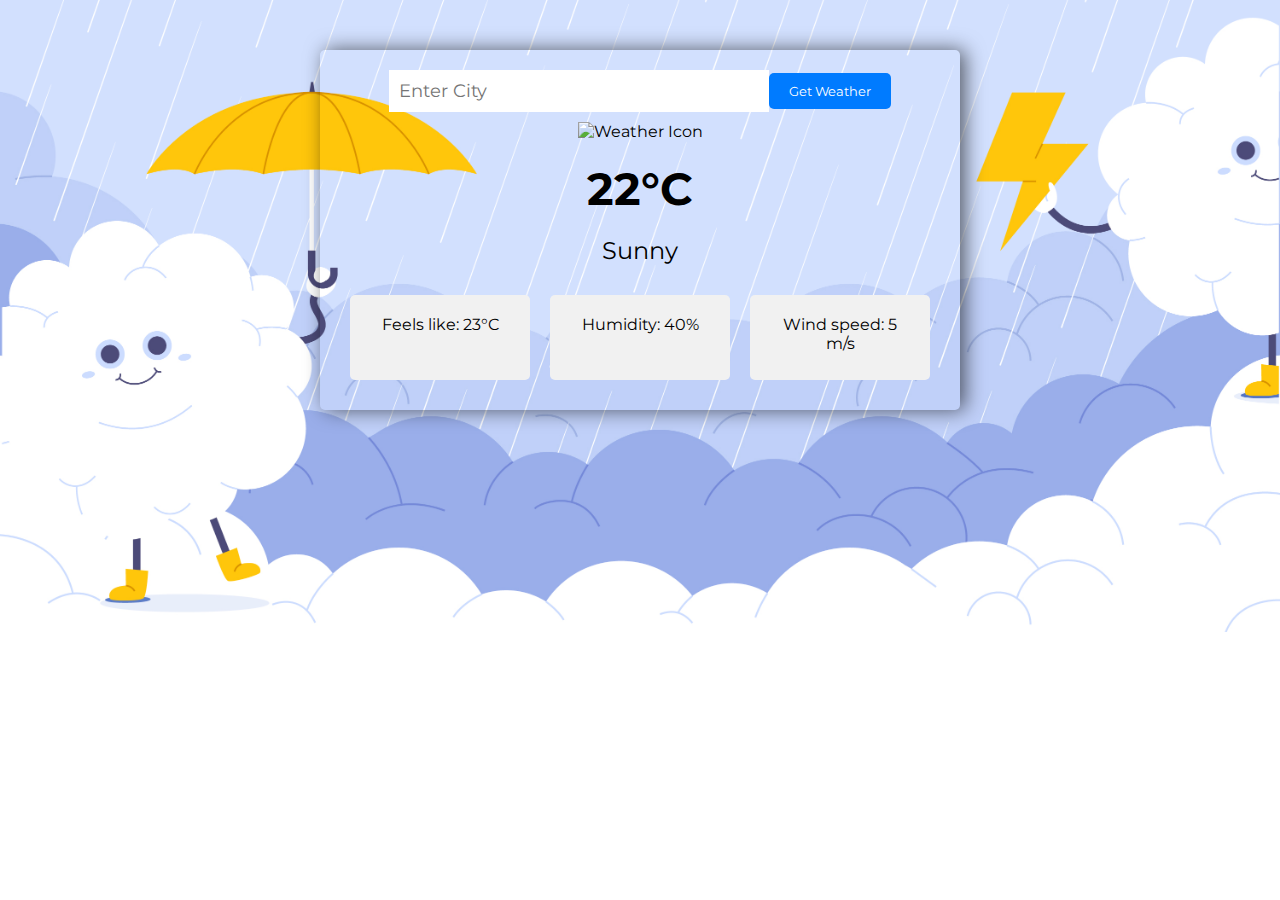
==== index.html @ af599b1a "commit" ====
<!DOCTYPE html>
<html lang="en">
  <head>
    <meta charset="UTF-8" />
    <meta http-equiv="X-UA-Compatible" content="IE=edge" />
    <meta name="viewport" content="width=device-width, initial-scale=1.0" />
    <title>Weather app</title>
    <link rel="stylesheet" href="style.css" />
  </head>
  <body>
    <div class="container">
      <form class="input-container">
        <input type="text" name="" id="city-input" placeholder="Enter City" />
        <input type="submit" value="Get Weather" />
      </form>
      <div class="data">
        <div class="icon">
          <img
            src="http://openweathermap.org/img/wn/01d.png"
            alt="Weather Icon"
          />
        </div>
        <div class="temp">22°C</div>
        <div class="desc">Sunny</div>
        <div class="details">
          <div>Feels like: 23°C</div>
          <div>Humidity: 40%</div>
          <div>Wind speed: 5 m/s</div>
        </div>
      </div>
    </div>
    <script src="app.js"></script>
  </body>
</html>
---- style.css ----
@import url("https://fonts.googleapis.com/css2?family=Montserrat:wght@300;500;600&family=Poppins:ital,wght@0,400;0,500;0,600;1,700&family=Roboto&display=swap");
* {
  margin: 0;
  padding: 0;
  font-family: "Montserrat", sans-serif;
}
body {
  background: url("/bgimg.jpg") no-repeat center center/cover;
}
.container {
  background-color: transparent;
  max-width: 600px;
  box-shadow: 5px 0 20px rgba(0, 0, 0, 0.6);
  border-radius: 5px;
  margin: 0 auto;
  margin-top: 50px;
  padding: 20px;
  text-align: center;
}
form {
  display: flex;
  align-items: center;
  justify-content: center;
  margin-bottom: 10px;
}
.input-container input[type="text"] {
  border: none;
  font-size: 18px;
  outline: none;
  width: 60%;
  padding: 10px;
}
.input-container input[type="submit"] {
  background-color: #007bff;
  color: white;
  outline: none;
  border: none;
  padding: 10px 20px;
  border-radius: 5px;
  cursor: pointer;
  transition: 0.3s ease;
}
.input-container input[type="submit"]:hover {
  background-color: #0062cc;
}

.icon img {
  width: 100px;
  height: 100px;
  background-size: contain;
  background-repeat: no-repeat;
  background-position: center center;
}
.temp {
  font-size: 45px;
  font-weight: bold;
  margin: 20px 0;
}
.desc {
  font-size: 24px;
  margin-bottom: 20px;
}
.details {
  display: flex;
  justify-content: center;
  align-items: center;
  flex-wrap: wrap;
}
.details > div {
  margin: 10px;
  background-color: #f1f1f1;
  padding: 20px;
  border-radius: 5px;
  flex: 1;
  min-height: 45px;
}
@media (max-width: 768px) {
  body {
    background: none;
  }
  form {
    flex-direction: column;
  }

  form input[type="text"] {
    width: 100%;
    margin-bottom: 10px;
  }
}
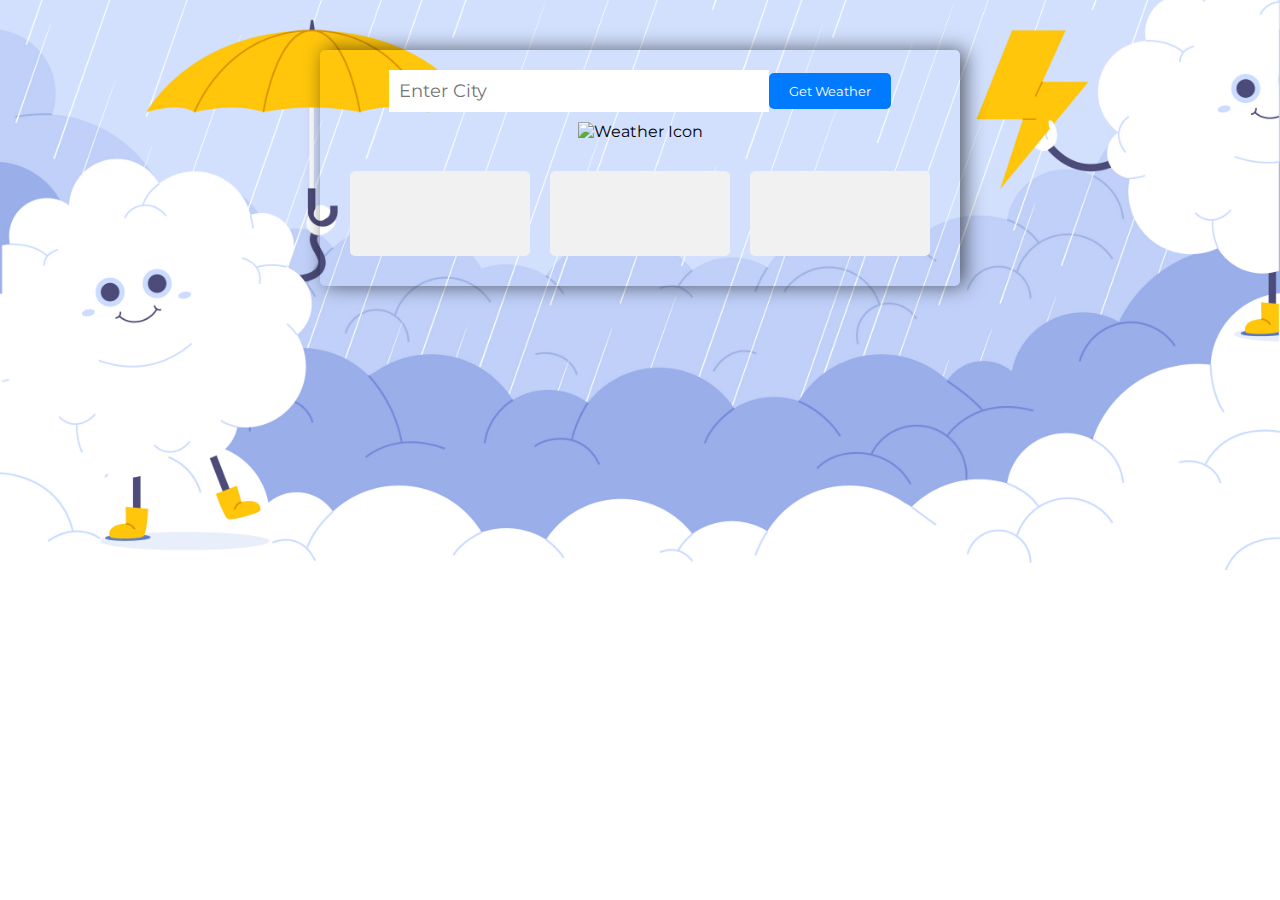
==== commit be79023f: "commit" ====
--- a/index.html
+++ b/index.html
@@ -20,12 +20,12 @@
             alt="Weather Icon"
           />
         </div>
-        <div class="temp">22°C</div>
-        <div class="desc">Sunny</div>
+        <div class="temp"></div>
+        <div class="desc"></div>
         <div class="details">
-          <div>Feels like: 23°C</div>
-          <div>Humidity: 40%</div>
-          <div>Wind speed: 5 m/s</div>
+          <div></div>
+          <div></div>
+          <div></div>
         </div>
       </div>
     </div>
